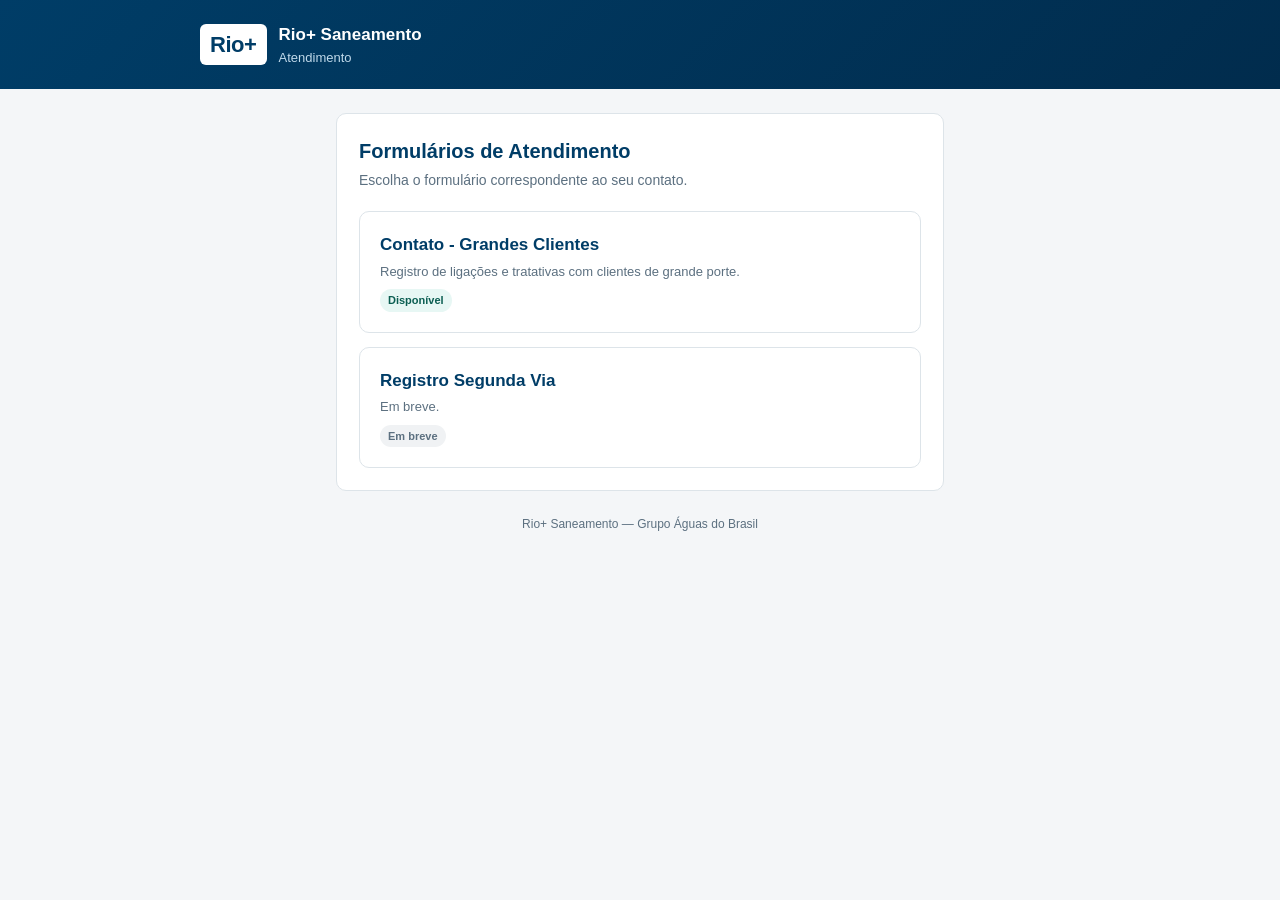
==== index.html @ 7e99d23c "Add files via upload" ====
<!DOCTYPE html>
<html lang="pt-BR">
<head>
<meta charset="UTF-8">
<meta name="viewport" content="width=device-width, initial-scale=1.0">
<title>Rio+ Saneamento · Atendimento</title>
<link rel="stylesheet" href="css/style.css">
</head>
<body>
<header class="topbar">
  <div class="brand">
    <div class="logo">Rio+</div>
    <div class="title">
      <strong>Rio+ Saneamento</strong>
      <span>Atendimento</span>
    </div>
  </div>
</header>

<main>
  <div class="card">
    <h1 class="page-title">Formulários de Atendimento</h1>
    <p class="page-sub">Escolha o formulário correspondente ao seu contato.</p>

    <div class="hub-grid">
      <a class="hub-card" href="contato-grandes-clientes.html">
        <h2>Contato - Grandes Clientes</h2>
        <p>Registro de ligações e tratativas com clientes de grande porte.</p>
        <span class="badge ativo">Disponível</span>
      </a>

      <div class="hub-card" style="cursor:default;">
        <h2>Registro Segunda Via</h2>
        <p>Em breve.</p>
        <span class="badge em-breve">Em breve</span>
      </div>
    </div>
  </div>

  <p class="small-note">Rio+ Saneamento — Grupo Águas do Brasil</p>
</main>
</body>
</html>
---- css/style.css ----
:root{
  --navy:#003D67;
  --navy-dark:#012C4D;
  --teal:#00A896;
  --amber:#E0A100;
  --green:#1E8E5A;
  --error:#C6363C;
  --bg:#F4F6F8;
  --card:#FFFFFF;
  --ink:#1B2B36;
  --muted:#5C7080;
  --border:#DDE4E9;
  font-size:16px;
}

*{box-sizing:border-box;}

body{
  margin:0;
  background:var(--bg);
  color:var(--ink);
  font-family:-apple-system,BlinkMacSystemFont,"Segoe UI",Helvetica,Arial,sans-serif;
  line-height:1.5;
}

header.topbar{
  background:linear-gradient(135deg,var(--navy) 0%,var(--navy-dark) 100%);
  color:#fff;
  padding:22px 20px;
}

header.topbar .brand{
  display:flex;
  align-items:center;
  gap:12px;
  max-width:880px;
  margin:0 auto;
}

header.topbar .logo{
  font-weight:800;
  font-size:22px;
  letter-spacing:-0.02em;
  background:#fff;
  color:var(--navy);
  padding:4px 10px;
  border-radius:6px;
}

header.topbar .title{
  display:flex;
  flex-direction:column;
}

header.topbar .title strong{
  font-size:17px;
  font-weight:700;
}

header.topbar .title span{
  font-size:13px;
  color:#BFD9EA;
}

main{
  max-width:640px;
  margin:0 auto;
  padding:24px 16px 60px;
}

.card{
  background:var(--card);
  border:1px solid var(--border);
  border-radius:10px;
  padding:22px;
  margin-bottom:16px;
}

h1.page-title{
  font-size:20px;
  margin:0 0 4px;
  color:var(--navy);
}

p.page-sub{
  color:var(--muted);
  margin:0 0 20px;
  font-size:14px;
}

.field{
  margin-bottom:18px;
}

.field label{
  display:block;
  font-weight:600;
  font-size:14px;
  margin-bottom:6px;
  color:var(--ink);
}

.field .required{
  color:var(--error);
}

input[type=text],
input[type=tel],
input[type=number],
select,
textarea{
  width:100%;
  padding:11px 12px;
  border:1px solid var(--border);
  border-radius:8px;
  font-size:16px;
  font-family:inherit;
  background:#fff;
  color:var(--ink);
}

textarea{
  resize:vertical;
  min-height:70px;
}

input:focus,select:focus,textarea:focus{
  outline:2px solid var(--teal);
  outline-offset:1px;
  border-color:var(--teal);
}

.radio-group{
  display:flex;
  gap:10px;
}

.radio-group label{
  flex:1;
  display:flex;
  align-items:center;
  justify-content:center;
  gap:8px;
  border:1px solid var(--border);
  border-radius:8px;
  padding:11px 8px;
  font-weight:600;
  font-size:14px;
  cursor:pointer;
  background:#fff;
}

.radio-group input{
  accent-color:var(--teal);
}

.radio-group label:has(input:checked){
  border-color:var(--teal);
  background:#E7F7F4;
  color:#0B5E52;
}

.conditional{
  margin-top:10px;
  padding-left:2px;
}

.hidden{
  display:none !important;
}

button.submit{
  width:100%;
  background:var(--teal);
  color:#fff;
  border:none;
  padding:14px;
  border-radius:8px;
  font-size:16px;
  font-weight:700;
  cursor:pointer;
  margin-top:6px;
}

button.submit:disabled{
  opacity:0.6;
  cursor:not-allowed;
}

button.submit:hover:not(:disabled){
  background:#008E7E;
}

.status-msg{
  margin-top:14px;
  padding:12px 14px;
  border-radius:8px;
  font-size:14px;
  font-weight:600;
}

.status-msg.ok{
  background:#E7F7F0;
  color:var(--green);
  border:1px solid #BEE8D2;
}

.status-msg.err{
  background:#FCEBEC;
  color:var(--error);
  border:1px solid #F3C6CA;
}

.hub-grid{
  display:grid;
  gap:14px;
}

.hub-card{
  display:block;
  text-decoration:none;
  color:inherit;
  background:var(--card);
  border:1px solid var(--border);
  border-radius:10px;
  padding:20px;
  transition:border-color .15s;
}

.hub-card:hover{
  border-color:var(--teal);
}

.hub-card h2{
  margin:0 0 4px;
  font-size:17px;
  color:var(--navy);
}

.hub-card p{
  margin:0;
  font-size:13px;
  color:var(--muted);
}

.hub-card .badge{
  display:inline-block;
  font-size:11px;
  font-weight:700;
  padding:3px 8px;
  border-radius:20px;
  margin-top:8px;
}

.badge.ativo{
  background:#E7F7F4;
  color:#0B5E52;
}

.badge.em-breve{
  background:#F0F2F4;
  color:var(--muted);
}

.small-note{
  font-size:12px;
  color:var(--muted);
  text-align:center;
  margin-top:24px;
}
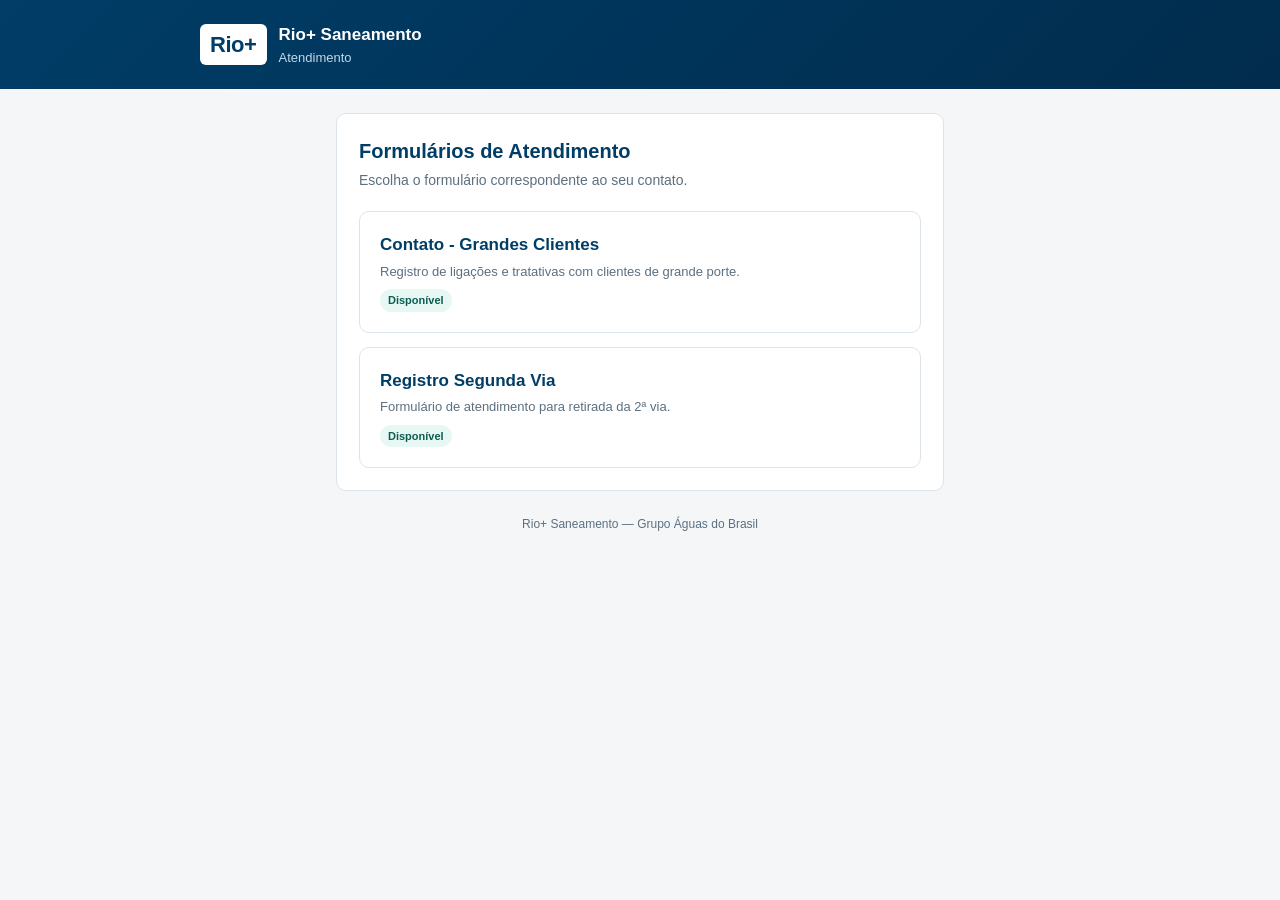
==== commit 576c152b: "Update index.html" ====
--- a/index.html
+++ b/index.html
@@ -29,11 +29,11 @@
         <span class="badge ativo">Disponível</span>
       </a>
 
-      <div class="hub-card" style="cursor:default;">
+      <a class="hub-card" href="registro-segunda-via.html">
         <h2>Registro Segunda Via</h2>
-        <p>Em breve.</p>
-        <span class="badge em-breve">Em breve</span>
-      </div>
+        <p>Formulário de atendimento para retirada da 2ª via.</p>
+        <span class="badge ativo">Disponível</span>
+      </a>
     </div>
   </div>
 
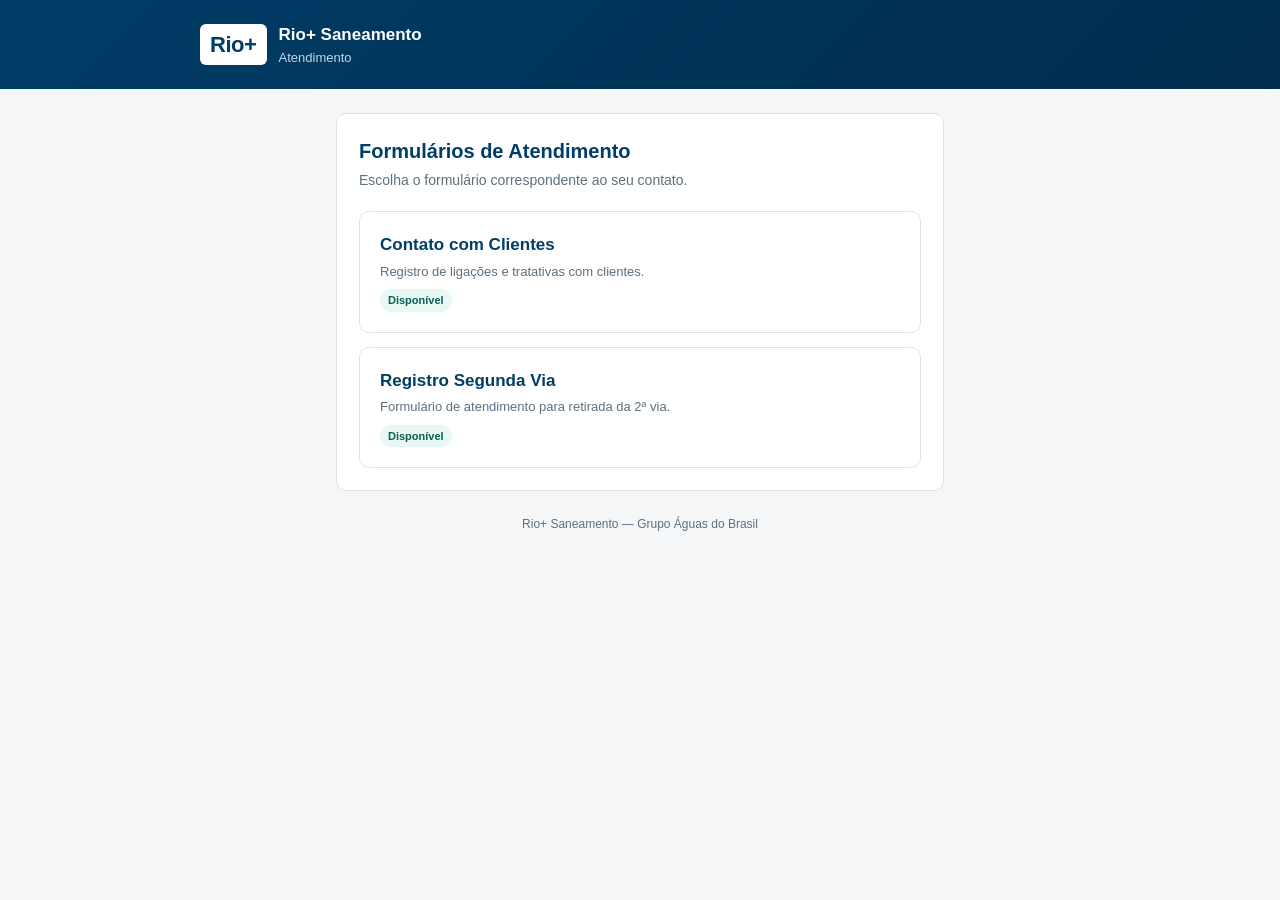
==== commit 9b8955e5: "Update index.html" ====
--- a/index.html
+++ b/index.html
@@ -24,8 +24,8 @@
 
     <div class="hub-grid">
       <a class="hub-card" href="contato-grandes-clientes.html">
-        <h2>Contato - Grandes Clientes</h2>
-        <p>Registro de ligações e tratativas com clientes de grande porte.</p>
+        <h2>Contato com Clientes</h2>
+        <p>Registro de ligações e tratativas com clientes.</p>
         <span class="badge ativo">Disponível</span>
       </a>
 
